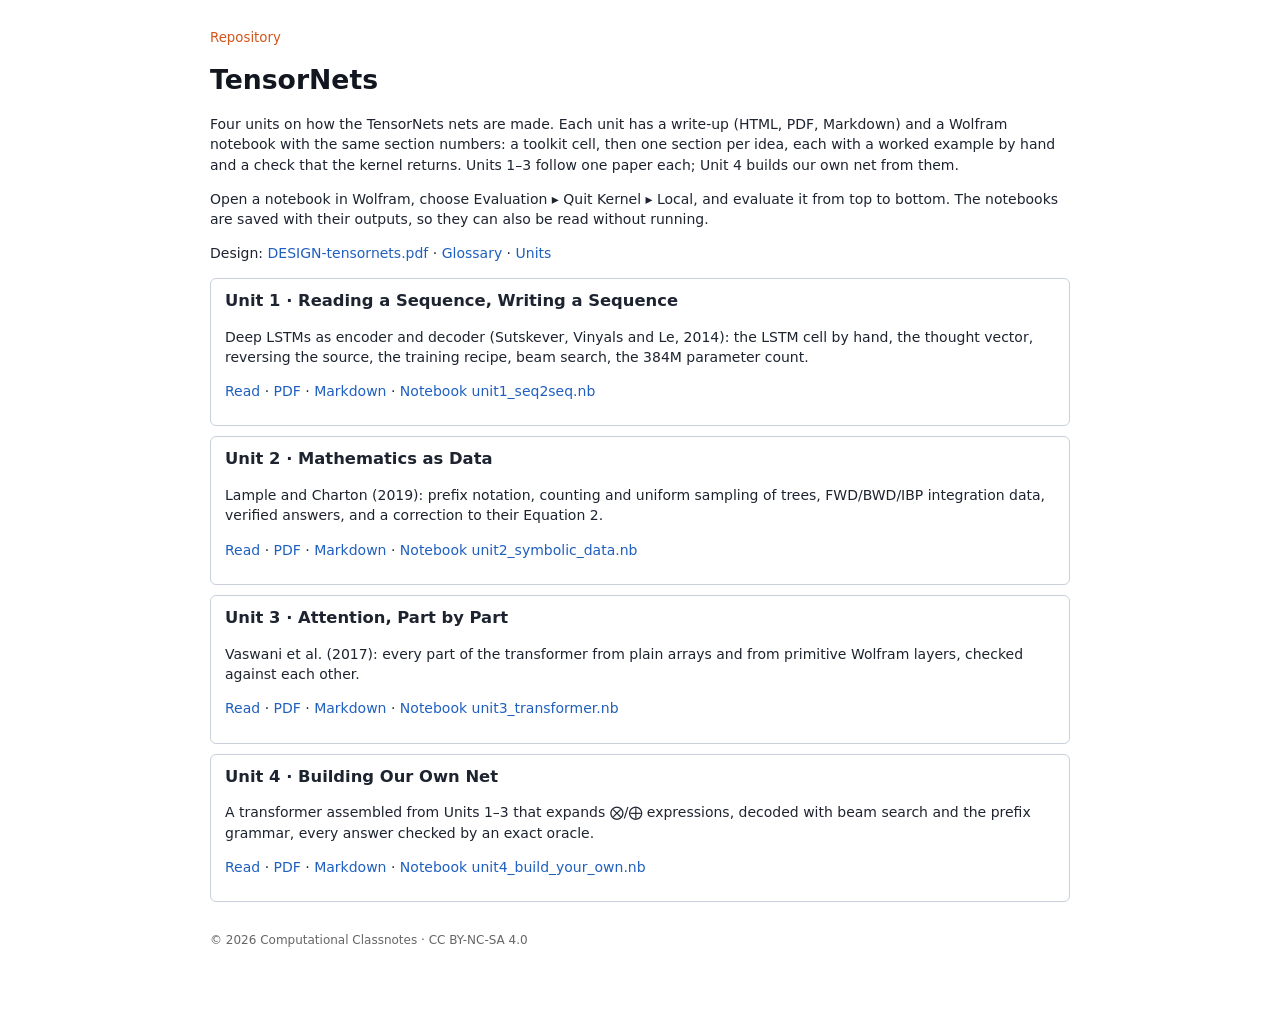
==== index.html @ 023c6c26 "Units of learning 1-4: write-ups (md, HTML, PDF), notebooks with toolkit, worked-by-hand sections, n" ====
<!DOCTYPE html>
<html lang="en"><head><meta charset="utf-8"><meta name="viewport" content="width=device-width, initial-scale=1"><title>TensorNets — Computational Classnotes</title><style>@page { size: A4; margin: 20mm 18mm 22mm 18mm;
  @bottom-center { content: "© 2026 Computational Classnotes · CC BY-NC-SA 4.0"; } }
body { font-family: "DejaVu Sans", sans-serif; font-size: 10.5pt; line-height: 1.45; color: #1d2430; }
h1 { font-size: 20pt; margin: 0 0 4pt; color: #11161f; }
h2 { font-size: 13.5pt; margin: 18pt 0 6pt; padding-bottom: 3pt; border-bottom: 2px solid rgb(250,143,43); break-after: avoid; }
p, li { orphans: 3; widows: 3; }
code { font-family: "DejaVu Sans Mono", monospace; font-size: 9pt; }
table { border-collapse: collapse; width: 100%; font-size: 8.6pt; margin: 8pt 0; break-inside: auto; }
th, td { border: 1px solid #c9d0db; padding: 3pt 5pt; vertical-align: top; text-align: left; }
th { background: #eef1f6; }
tr { break-inside: avoid; }
img { max-width: 100%; max-height: 105mm; display: block; margin: 4pt auto; }
figure { margin: 6pt 0; }
figcaption { display: none; }
math { font-family: "Latin Modern Math", "STIX Two Math", serif; }
math[display="block"] { display: block; margin: 8pt 0; font-size: 11pt; }
a { color: #1f5fbf; text-decoration: none; }
hr { border: 0; border-top: 1px solid #c9d0db; margin: 16pt 0 8pt; }
table { break-inside: avoid; }
body{max-width:860px;margin:0 auto;padding:28px 22px 60px;background:#fff}
nav.wtop{font-size:10pt;margin-bottom:14px;display:flex;gap:14px;flex-wrap:wrap} nav.wtop a{color:rgb(212,86,28)}
dt{font-weight:bold;margin-top:10px} dd{margin:2px 0 6px 18px} dd .ex{color:#555} dd a{font-size:9pt}
.unit{border:1px solid #c9d0db;border-radius:6px;padding:10px 14px;margin:10px 0} .unit h3{margin:0 0 4px}</style></head><body><nav class="wtop"><a href="https://github.com/lossofgenerality/tensor-algebra-nets">Repository</a></nav><h1>TensorNets</h1><p>Four units on how the TensorNets nets are made. Each unit has a write-up (HTML, PDF, Markdown) and a Wolfram notebook with the same section numbers: a toolkit cell, then one section per idea, each with a worked example by hand and a check that the kernel returns. Units 1–3 follow one paper each; Unit 4 builds our own net from them.</p><p>Open a notebook in Wolfram, choose Evaluation ▸ Quit Kernel ▸ Local, and evaluate it from top to bottom. The notebooks are saved with their outputs, so they can also be read without running.</p><p>Design: <a href="DESIGN-tensornets.pdf">DESIGN-tensornets.pdf</a> · <a href="docs/glossary.html">Glossary</a> · <a href="docs/units/index.html">Units</a></p><div class="unit"><h3>Unit 1 · Reading a Sequence, Writing a Sequence</h3><p>Deep LSTMs as encoder and decoder (Sutskever, Vinyals and Le, 2014): the LSTM cell by hand, the thought vector, reversing the source, the training recipe, beam search, the 384M parameter count.</p><p><a href="docs/units/01-seq2seq.html">Read</a> · <a href="docs/units/01-seq2seq.pdf">PDF</a> · <a href="https://github.com/lossofgenerality/tensor-algebra-nets/blob/main/docs/units/01-seq2seq.md">Markdown</a> · <a href="https://github.com/lossofgenerality/tensor-algebra-nets/blob/main/unit1_seq2seq.nb">Notebook unit1_seq2seq.nb</a></p></div><div class="unit"><h3>Unit 2 · Mathematics as Data</h3><p>Lample and Charton (2019): prefix notation, counting and uniform sampling of trees, FWD/BWD/IBP integration data, verified answers, and a correction to their Equation 2.</p><p><a href="docs/units/02-symbolic-data.html">Read</a> · <a href="docs/units/02-symbolic-data.pdf">PDF</a> · <a href="https://github.com/lossofgenerality/tensor-algebra-nets/blob/main/docs/units/02-symbolic-data.md">Markdown</a> · <a href="https://github.com/lossofgenerality/tensor-algebra-nets/blob/main/unit2_symbolic_data.nb">Notebook unit2_symbolic_data.nb</a></p></div><div class="unit"><h3>Unit 3 · Attention, Part by Part</h3><p>Vaswani et al. (2017): every part of the transformer from plain arrays and from primitive Wolfram layers, checked against each other.</p><p><a href="docs/units/03-transformer.html">Read</a> · <a href="docs/units/03-transformer.pdf">PDF</a> · <a href="https://github.com/lossofgenerality/tensor-algebra-nets/blob/main/docs/units/03-transformer.md">Markdown</a> · <a href="https://github.com/lossofgenerality/tensor-algebra-nets/blob/main/unit3_transformer.nb">Notebook unit3_transformer.nb</a></p></div><div class="unit"><h3>Unit 4 · Building Our Own Net</h3><p>A transformer assembled from Units 1–3 that expands ⨂/⨁ expressions, decoded with beam search and the prefix grammar, every answer checked by an exact oracle.</p><p><a href="docs/units/04-build-your-own.html">Read</a> · <a href="docs/units/04-build-your-own.pdf">PDF</a> · <a href="https://github.com/lossofgenerality/tensor-algebra-nets/blob/main/docs/units/04-build-your-own.md">Markdown</a> · <a href="https://github.com/lossofgenerality/tensor-algebra-nets/blob/main/unit4_build_your_own.nb">Notebook unit4_build_your_own.nb</a></p></div><footer style="margin-top:30px;font-size:9pt;color:#666">© 2026 Computational Classnotes · CC BY-NC-SA 4.0</footer></body></html>
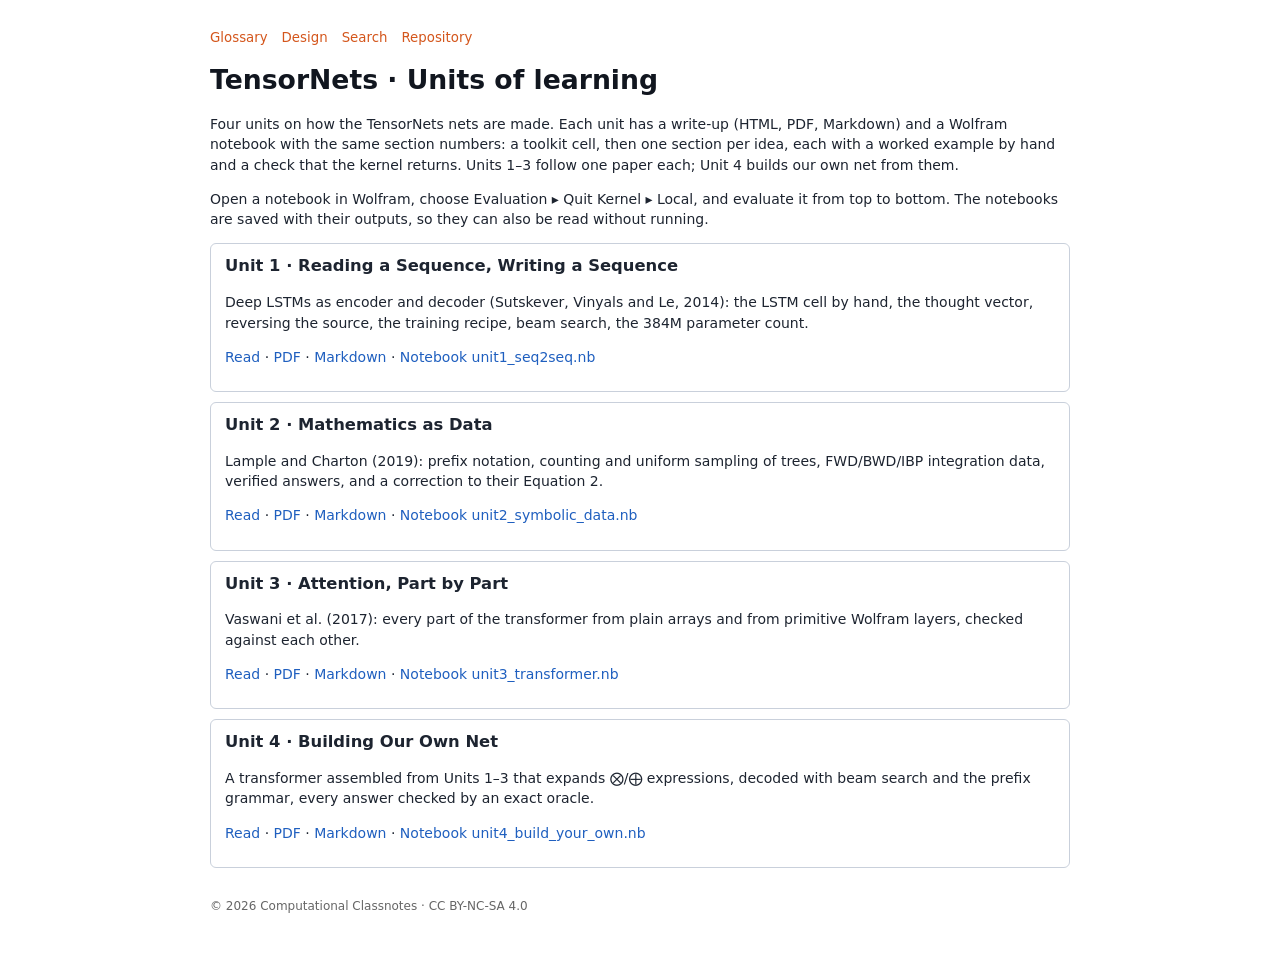
==== commit 77c67f1d: "Site structure as in the Laplacian repository: landing redirect, search page and index, design page," ====
--- a/index.html
+++ b/index.html
@@ -1,24 +1,8 @@
 <!DOCTYPE html>
-<html lang="en"><head><meta charset="utf-8"><meta name="viewport" content="width=device-width, initial-scale=1"><title>TensorNets — Computational Classnotes</title><style>@page { size: A4; margin: 20mm 18mm 22mm 18mm;
-  @bottom-center { content: "© 2026 Computational Classnotes · CC BY-NC-SA 4.0"; } }
-body { font-family: "DejaVu Sans", sans-serif; font-size: 10.5pt; line-height: 1.45; color: #1d2430; }
-h1 { font-size: 20pt; margin: 0 0 4pt; color: #11161f; }
-h2 { font-size: 13.5pt; margin: 18pt 0 6pt; padding-bottom: 3pt; border-bottom: 2px solid rgb(250,143,43); break-after: avoid; }
-p, li { orphans: 3; widows: 3; }
-code { font-family: "DejaVu Sans Mono", monospace; font-size: 9pt; }
-table { border-collapse: collapse; width: 100%; font-size: 8.6pt; margin: 8pt 0; break-inside: auto; }
-th, td { border: 1px solid #c9d0db; padding: 3pt 5pt; vertical-align: top; text-align: left; }
-th { background: #eef1f6; }
-tr { break-inside: avoid; }
-img { max-width: 100%; max-height: 105mm; display: block; margin: 4pt auto; }
-figure { margin: 6pt 0; }
-figcaption { display: none; }
-math { font-family: "Latin Modern Math", "STIX Two Math", serif; }
-math[display="block"] { display: block; margin: 8pt 0; font-size: 11pt; }
-a { color: #1f5fbf; text-decoration: none; }
-hr { border: 0; border-top: 1px solid #c9d0db; margin: 16pt 0 8pt; }
-table { break-inside: avoid; }
-body{max-width:860px;margin:0 auto;padding:28px 22px 60px;background:#fff}
-nav.wtop{font-size:10pt;margin-bottom:14px;display:flex;gap:14px;flex-wrap:wrap} nav.wtop a{color:rgb(212,86,28)}
-dt{font-weight:bold;margin-top:10px} dd{margin:2px 0 6px 18px} dd .ex{color:#555} dd a{font-size:9pt}
-.unit{border:1px solid #c9d0db;border-radius:6px;padding:10px 14px;margin:10px 0} .unit h3{margin:0 0 4px}</style></head><body><nav class="wtop"><a href="https://github.com/lossofgenerality/tensor-algebra-nets">Repository</a></nav><h1>TensorNets</h1><p>Four units on how the TensorNets nets are made. Each unit has a write-up (HTML, PDF, Markdown) and a Wolfram notebook with the same section numbers: a toolkit cell, then one section per idea, each with a worked example by hand and a check that the kernel returns. Units 1–3 follow one paper each; Unit 4 builds our own net from them.</p><p>Open a notebook in Wolfram, choose Evaluation ▸ Quit Kernel ▸ Local, and evaluate it from top to bottom. The notebooks are saved with their outputs, so they can also be read without running.</p><p>Design: <a href="DESIGN-tensornets.pdf">DESIGN-tensornets.pdf</a> · <a href="docs/glossary.html">Glossary</a> · <a href="docs/units/index.html">Units</a></p><div class="unit"><h3>Unit 1 · Reading a Sequence, Writing a Sequence</h3><p>Deep LSTMs as encoder and decoder (Sutskever, Vinyals and Le, 2014): the LSTM cell by hand, the thought vector, reversing the source, the training recipe, beam search, the 384M parameter count.</p><p><a href="docs/units/01-seq2seq.html">Read</a> · <a href="docs/units/01-seq2seq.pdf">PDF</a> · <a href="https://github.com/lossofgenerality/tensor-algebra-nets/blob/main/docs/units/01-seq2seq.md">Markdown</a> · <a href="https://github.com/lossofgenerality/tensor-algebra-nets/blob/main/unit1_seq2seq.nb">Notebook unit1_seq2seq.nb</a></p></div><div class="unit"><h3>Unit 2 · Mathematics as Data</h3><p>Lample and Charton (2019): prefix notation, counting and uniform sampling of trees, FWD/BWD/IBP integration data, verified answers, and a correction to their Equation 2.</p><p><a href="docs/units/02-symbolic-data.html">Read</a> · <a href="docs/units/02-symbolic-data.pdf">PDF</a> · <a href="https://github.com/lossofgenerality/tensor-algebra-nets/blob/main/docs/units/02-symbolic-data.md">Markdown</a> · <a href="https://github.com/lossofgenerality/tensor-algebra-nets/blob/main/unit2_symbolic_data.nb">Notebook unit2_symbolic_data.nb</a></p></div><div class="unit"><h3>Unit 3 · Attention, Part by Part</h3><p>Vaswani et al. (2017): every part of the transformer from plain arrays and from primitive Wolfram layers, checked against each other.</p><p><a href="docs/units/03-transformer.html">Read</a> · <a href="docs/units/03-transformer.pdf">PDF</a> · <a href="https://github.com/lossofgenerality/tensor-algebra-nets/blob/main/docs/units/03-transformer.md">Markdown</a> · <a href="https://github.com/lossofgenerality/tensor-algebra-nets/blob/main/unit3_transformer.nb">Notebook unit3_transformer.nb</a></p></div><div class="unit"><h3>Unit 4 · Building Our Own Net</h3><p>A transformer assembled from Units 1–3 that expands ⨂/⨁ expressions, decoded with beam search and the prefix grammar, every answer checked by an exact oracle.</p><p><a href="docs/units/04-build-your-own.html">Read</a> · <a href="docs/units/04-build-your-own.pdf">PDF</a> · <a href="https://github.com/lossofgenerality/tensor-algebra-nets/blob/main/docs/units/04-build-your-own.md">Markdown</a> · <a href="https://github.com/lossofgenerality/tensor-algebra-nets/blob/main/unit4_build_your_own.nb">Notebook unit4_build_your_own.nb</a></p></div><footer style="margin-top:30px;font-size:9pt;color:#666">© 2026 Computational Classnotes · CC BY-NC-SA 4.0</footer></body></html>
+<html lang="en"><head><meta charset="utf-8"><meta name="viewport" content="width=device-width, initial-scale=1">
+<title>TensorNets</title>
+<meta http-equiv="refresh" content="0; url=docs/units/index.html">
+</head><body style="font:16px system-ui;margin:40px">
+<p><a href="docs/units/index.html">TensorNets · Units of learning</a> · <a href="docs/design.html">design</a> · <a href="docs/glossary.html">glossary</a> · <a href="search.html">search</a></p>
+<p>© 2026 Computational Classnotes · CC BY-NC-SA 4.0</p>
+</body></html>
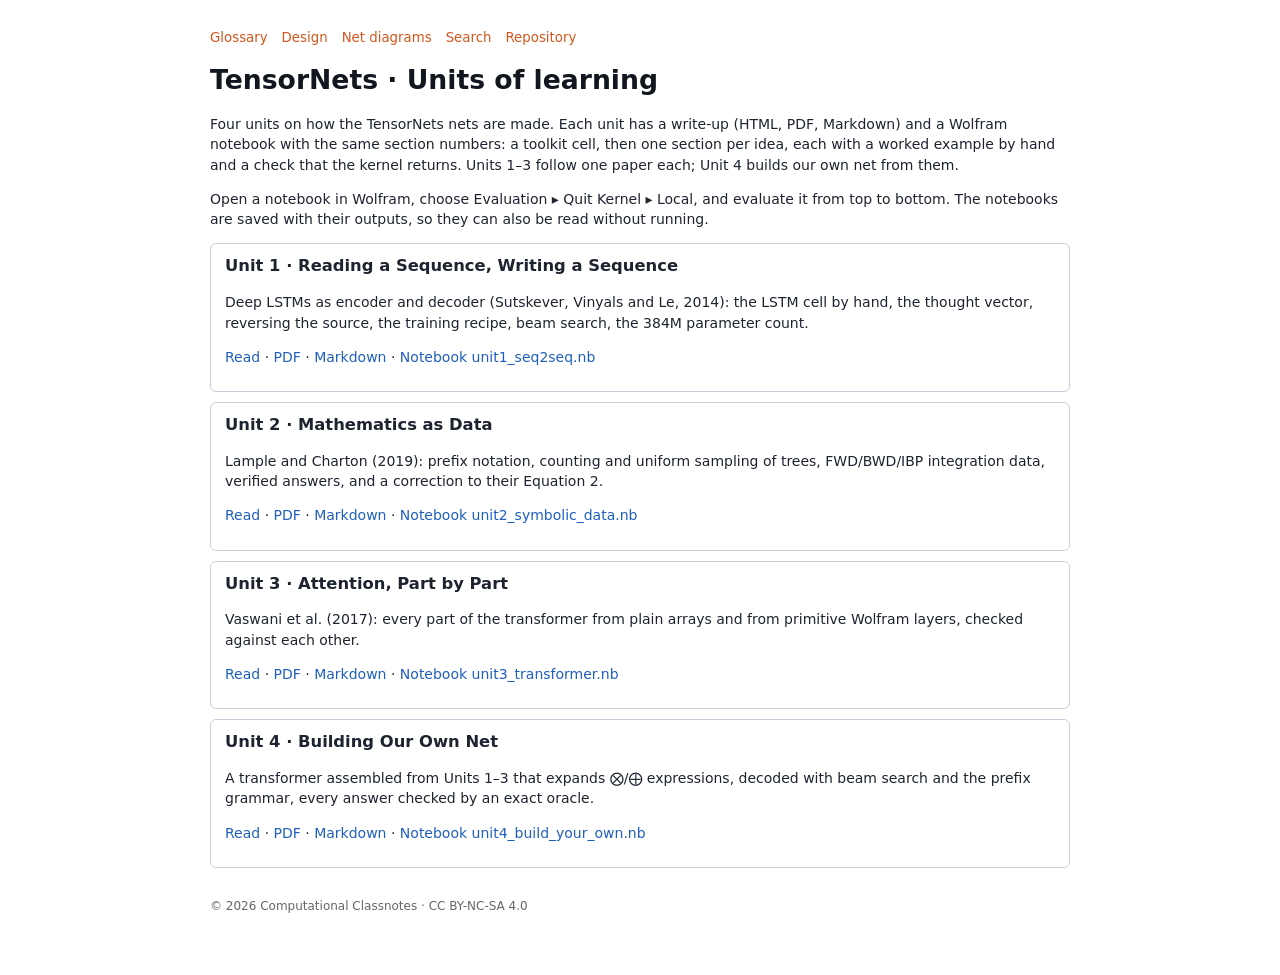
==== commit 321eabad: "Net diagrams: the CCN Net Diagrams editor, shown live from ccn-agent-free-form-language, with a link" ====
--- a/index.html
+++ b/index.html
@@ -3,6 +3,6 @@
 <title>TensorNets</title>
 <meta http-equiv="refresh" content="0; url=docs/units/index.html">
 </head><body style="font:16px system-ui;margin:40px">
-<p><a href="docs/units/index.html">TensorNets · Units of learning</a> · <a href="docs/design.html">design</a> · <a href="docs/glossary.html">glossary</a> · <a href="search.html">search</a></p>
+<p><a href="docs/units/index.html">TensorNets · Units of learning</a> · <a href="docs/design.html">design</a> · <a href="docs/glossary.html">glossary</a> · <a href="docs/net-diagrams.html">net diagrams</a> · <a href="search.html">search</a></p>
 <p>© 2026 Computational Classnotes · CC BY-NC-SA 4.0</p>
 </body></html>
